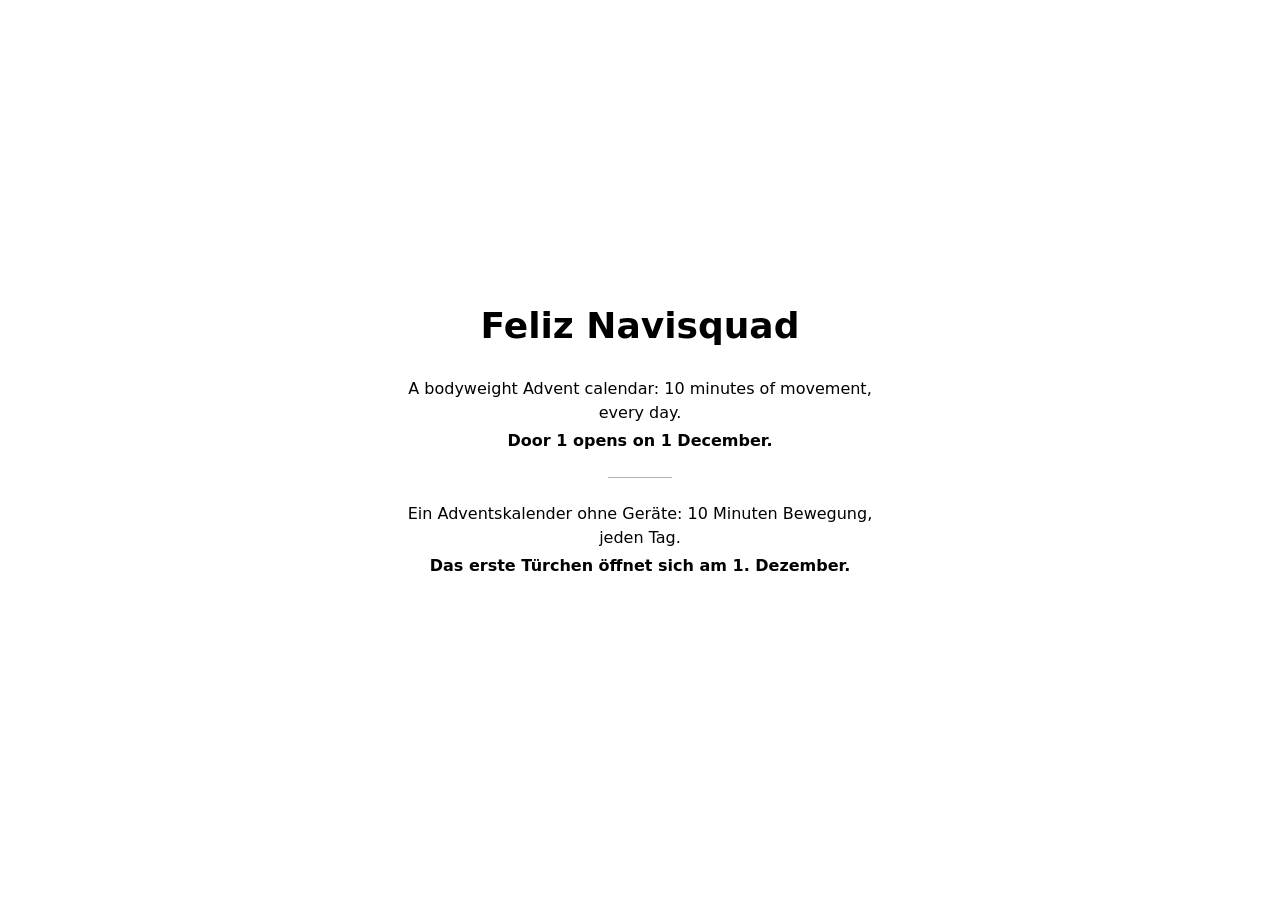
==== index.html @ 2d7cf7ba "Add index" ====
<!DOCTYPE html>
<html lang="de">
<head>
  <meta charset="utf-8">
  <meta name="viewport" content="width=device-width, initial-scale=1">
  <title>Feliz Navisquad – coming soon</title>
  <meta name="description" content="A bodyweight Advent calendar: 10 minutes of movement every day. Starts 1 December. / Ein Adventskalender mit 10 Minuten Bewegung pro Tag. Start: 1. Dezember.">
  <style>
    :root { color-scheme: light dark; }
    * { box-sizing: border-box; }
    body {
      margin: 0;
      min-height: 100vh;
      display: grid;
      place-items: center;
      padding: 24px;
      font-family: system-ui, -apple-system, "Segoe UI", Roboto, sans-serif;
      line-height: 1.5;
      text-align: center;
    }
    main { max-width: 32rem; }
    h1 { font-size: 2.25rem; margin: 0 0 0.25rem; }
    .lang { margin: 1.5rem 0; }
    .lang p { margin: 0.25rem 0; }
    .date { font-weight: 600; }
    hr { width: 4rem; border: none; border-top: 1px solid currentColor; opacity: 0.3; }
  </style>
</head>
<body>
  <main>
    <h1>Feliz Navisquad</h1>

    <section class="lang" lang="en">
      <p>A bodyweight Advent calendar: 10 minutes of movement, every day.</p>
      <p class="date">Door 1 opens on 1 December.</p>
    </section>

    <hr>

    <section class="lang" lang="de">
      <p>Ein Adventskalender ohne Geräte: 10 Minuten Bewegung, jeden Tag.</p>
      <p class="date">Das erste Türchen öffnet sich am 1. Dezember.</p>
    </section>
  </main>
</body>
</html>
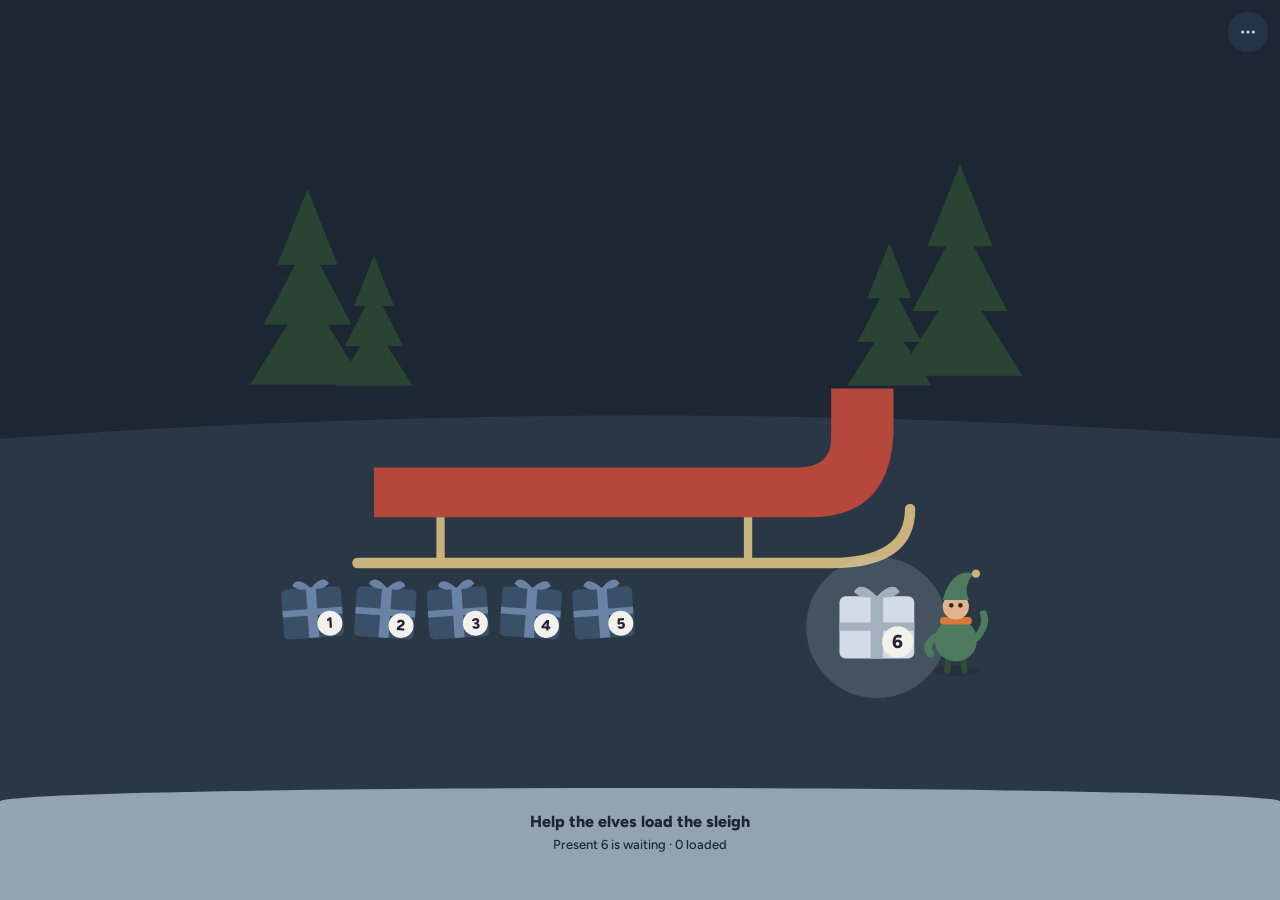
==== commit c71f2bca: "Add calendar scene and replace the placeholder - js/scene.js: pile slots (rows 6-5-5-4-3, loading or" ====
--- a/index.html
+++ b/index.html
@@ -1,46 +1,19 @@
 <!DOCTYPE html>
-<html lang="de">
+<html lang="en">
 <head>
   <meta charset="utf-8">
   <meta name="viewport" content="width=device-width, initial-scale=1">
-  <title>Feliz Navisquad – coming soon</title>
+  <meta name="theme-color" content="#1C2733">
+  <title>Feliz Navisquad</title>
   <meta name="description" content="A bodyweight Advent calendar: 10 minutes of movement every day. Starts 1 December. / Ein Adventskalender mit 10 Minuten Bewegung pro Tag. Start: 1. Dezember.">
-  <style>
-    :root { color-scheme: light dark; }
-    * { box-sizing: border-box; }
-    body {
-      margin: 0;
-      min-height: 100vh;
-      display: grid;
-      place-items: center;
-      padding: 24px;
-      font-family: system-ui, -apple-system, "Segoe UI", Roboto, sans-serif;
-      line-height: 1.5;
-      text-align: center;
-    }
-    main { max-width: 32rem; }
-    h1 { font-size: 2.25rem; margin: 0 0 0.25rem; }
-    .lang { margin: 1.5rem 0; }
-    .lang p { margin: 0.25rem 0; }
-    .date { font-weight: 600; }
-    hr { width: 4rem; border: none; border-top: 1px solid currentColor; opacity: 0.3; }
-  </style>
+  <link rel="icon" href="data:,">
+  <link rel="preload" href="fonts/figtree-latin-wght.woff2" as="font" type="font/woff2" crossorigin>
+  <link rel="stylesheet" href="css/tokens.css">
+  <link rel="stylesheet" href="css/base.css">
+  <link rel="stylesheet" href="css/calendar.css">
 </head>
 <body>
-  <main>
-    <h1>Feliz Navisquad</h1>
-
-    <section class="lang" lang="en">
-      <p>A bodyweight Advent calendar: 10 minutes of movement, every day.</p>
-      <p class="date">Door 1 opens on 1 December.</p>
-    </section>
-
-    <hr>
-
-    <section class="lang" lang="de">
-      <p>Ein Adventskalender ohne Geräte: 10 Minuten Bewegung, jeden Tag.</p>
-      <p class="date">Das erste Türchen öffnet sich am 1. Dezember.</p>
-    </section>
-  </main>
+  <main id="screen"></main>
+  <script type="module" src="js/main.js"></script>
 </body>
 </html>
--- a/css/tokens.css
+++ b/css/tokens.css
@@ -0,0 +1,130 @@
+/* Design tokens, written by hand from docs/tokens.json (Winter night).
+   This is the only file in css/ that may contain colour values.
+   Motion values come from docs/prototype.html. */
+
+@font-face {
+  font-family: "Figtree";
+  font-style: normal;
+  font-weight: 400 800; /* variable font: covers 400 (body), 500, 700, 800 */
+  font-display: swap;
+  src: url("../fonts/figtree-latin-wght.woff2") format("woff2");
+}
+
+:root {
+  /* ----- Colour: interface ----- */
+  --sky: #1c2733;
+  --surface: #26364a;
+  --surface-error: #2e2f3b;
+  --track: #2a3846;
+  --ink: #eef1f3;
+  --ink-body: #c4cdd6;
+  --ink-secondary: #a3b1be;
+  --ink-muted: #8c9cab;
+  --moonlight: #d3dce6;
+  --on-moonlight: var(--sky);
+  --clementine: #edb07f;
+  --on-clementine: #2b1a0e;
+  --clementine-tint: #f1e6dc;
+  --lavender: #c5bfe0;
+  --on-lavender: #221e36;
+  --lavender-tint: #e6e3f0;
+  --sage: #8ba790;
+  --sage-deep: #2e4337;
+  --brass: #c9b27c;
+  --brass-deep: #2e2b22;
+  --candle: #e6d3a6;
+  --error: #ef8f86;
+
+  /* ----- Colour: scene ----- */
+  --facade: #2a3a4e;
+  --roof: #27344a;
+  --neighbour-1: #222f3d;
+  --neighbour-2: #24303f;
+  --neighbour-window: #18212c;
+  --neighbour-window-lit: #3a3a30;
+  --window-locked: #141d27;
+  --window-locked-frame: #33465a;
+  --window-locked-ink: #7d8ea0;
+  --window-missed: #3a5069;
+  --window-missed-frame: #6a82a3;
+  --snow: #93a3b4;
+  --snow-cap: #b4c0cc;
+  --smoke: var(--ink-secondary);
+  --dot-inactive: #3a4a5c;
+
+  /* ----- Colour: illustration only (never UI) ----- */
+  --santa-red: #b5473c;
+  --santa-berry: #6e2a27;
+  --elf-fir: #4e7a5f;
+  --elf-fir-deep: #2f4a3a;
+  --elf-moderate: #d8783a;
+  --elf-recovery: #8e84c4;
+  --character-skin: #e2b38f;
+  --character-cheek: #e8907f;
+  --character-nose: #d98c78;
+  --character-white: #f4f1ec;
+  --character-ink: #2b2a28;
+  --character-bell: var(--brass);
+  --image-neutral: #dde3ea;
+
+  /* ----- Colour: derived, as used in the prototype ----- */
+  --menu-btn-bg: rgba(38, 54, 74, 0.85); /* surface at 85 % over the scene */
+  --snowbank-btn-shadow: 0 2px 0 rgba(28, 39, 51, 0.25); /* brass button on snow */
+  --focus-ring: var(--moonlight);
+  --storage-note-bg: rgba(28, 39, 51, 0.9); /* sky at 90 % over the scene */
+  --scene-fir: #2a4433; /* fir trees behind the sleigh */
+  --scene-shadow: #000; /* ground shadows, drawn at ~14 % opacity */
+
+  /* ----- Type ----- */
+  --font-sans: "Figtree", system-ui, -apple-system, "Segoe UI", sans-serif;
+  /* Each style: size / line height / weight (+ letter spacing where set). */
+  --type-celebration-title: 800 28px/32px var(--font-sans);
+  --type-screen-title: 800 22px/28px var(--font-sans);
+  --type-exercise-name: 800 22px/28px var(--font-sans);
+  --type-tagline: 800 16px/20px var(--font-sans);
+  --type-body: 400 15px/22px var(--font-sans);
+  --type-body-strong: 700 15px/22px var(--font-sans);
+  --type-label: 500 13px/18px var(--font-sans);
+  --type-caption: 400 12px/16px var(--font-sans);
+  --type-button: 700 15px/20px var(--font-sans);
+  --type-window-number: 800 15px/20px var(--font-sans);
+  --tracking-tight: -0.01em; /* celebration-title, exercise-name */
+
+  /* ----- Spacing ----- */
+  --space-1: 4px;
+  --space-2: 8px;
+  --space-3: 12px;
+  --space-4: 16px;
+  --space-5: 24px;
+  --space-6: 32px;
+
+  /* ----- Radii ----- */
+  --radius-window: 6px;
+  --radius-tile: 12px;
+  --radius-card: 16px;
+  --radius-pill: 999px;
+
+  /* ----- Shadows ----- */
+  --halo-today: 0 0 0 4px rgba(211, 220, 230, 0.22);
+  --halo-brass: 0 0 0 3px rgba(201, 178, 124, 0.2);
+  --menu-shadow: 0 8px 24px rgba(0, 0, 0, 0.35);
+
+  /* ----- Motion (from the prototype) ----- */
+  --dur-quick: 200ms;        /* toast in/out */
+  --dur-switch: 250ms;       /* mode switch thumb, card snap-back */
+  --dur-land: 600ms;         /* landing bounce, snow puff, elf hop */
+  --dur-fade-in: 800ms;      /* celebration messages */
+  --dur-throw-min: 900ms;    /* present flight, gentle flick */
+  --dur-throw-max: 1200ms;   /* present flight, strong flick */
+  --dur-hint-bob: 1.4s;      /* "Swipe up" hint */
+  --dur-pulse-ready: 1.6s;   /* ready present glow */
+  --dur-pulse-ride: 2s;      /* day-24 sleigh outline */
+  --dur-pulse-today: 2.4s;   /* today's present glow */
+  --dur-takeoff: 2.6s;       /* sleigh take-off (finale) */
+  --dur-sleigh-cross: 3s;    /* sleigh across the moon */
+  --dur-toast-visible: 3s;
+  --ease-throw: cubic-bezier(0.3, 0.1, 0.3, 1);
+  --ease-takeoff: cubic-bezier(0.5, 0, 0.75, 0);
+  --ease-out: ease-out;
+  --ease-in-out: ease-in-out;
+}
--- a/css/base.css
+++ b/css/base.css
@@ -0,0 +1,166 @@
+/* Reset, page and the shared components from docs/prototype.html (fn- classes).
+   Colours only via tokens (css/tokens.css). */
+
+/* ----- Reset and page ----- */
+*, *::before, *::after { box-sizing: border-box; }
+html, body { margin: 0; height: 100%; }
+body {
+  font: var(--type-body);
+  -webkit-font-smoothing: antialiased;
+  background: var(--sky);
+  color: var(--ink);
+}
+h1, h2, h3, p { margin: 0; }
+img, svg { display: block; }
+button { font: inherit; color: inherit; }
+
+/* ----- App shell: one screen fills the viewport ----- */
+#screen {
+  position: relative;
+  height: 100vh; height: 100dvh;
+  display: flex; flex-direction: column;
+  overflow: hidden;
+}
+
+/* ----- Simple page (stubs, error) ----- */
+.fn-page { flex: 1; overflow-y: auto; padding: var(--space-4) max(var(--space-4), calc(50% - 260px)); display: flex; flex-direction: column; align-items: flex-start; gap: var(--space-3); }
+.fn-page--centred { justify-content: center; align-items: stretch; }
+.fn-page__title { font: var(--type-screen-title); color: var(--moonlight); }
+.fn-meta { font: var(--type-label); color: var(--ink-secondary); }
+
+/* ----- Notice (content error) ----- */
+.fn-notice { border-radius: var(--radius-tile); padding: var(--space-4); }
+.fn-notice--error { background: var(--surface-error); border: 1.5px solid var(--error); }
+.fn-notice__title { display: flex; gap: var(--space-2); align-items: center; font: var(--type-tagline); color: var(--error); }
+.fn-notice__body { font: var(--type-body); color: var(--ink-body); margin: var(--space-1) 0 var(--space-2); }
+
+/* ----- Focus ring: visible on every focusable element ----- */
+:focus-visible { outline: 2px solid var(--focus-ring); outline-offset: 3px; }
+
+/* ----- Icon (Lucide, inline SVG from js/icons.js) ----- */
+.fn-icon { width: 1em; height: 1em; flex: none; display: inline-block; }
+
+/* ----- Buttons ----- */
+.fn-btn {
+  font: var(--type-button);
+  display: inline-flex; align-items: center; justify-content: center; gap: var(--space-2);
+  padding: 12px 20px;
+  border-radius: var(--radius-pill);
+  border: 1.5px solid transparent;
+  cursor: pointer;
+}
+.fn-btn--primary { background: var(--moonlight); color: var(--on-moonlight); }
+.fn-btn--moderate { background: var(--clementine); color: var(--on-clementine); }
+.fn-btn--recovery { background: var(--lavender); color: var(--on-lavender); }
+.fn-btn--day24 { background: var(--brass); color: var(--brass-deep); }
+.fn-btn--secondary { background: transparent; border-color: var(--moonlight); color: var(--moonlight); }
+.fn-btn--block { width: 100%; }
+.fn-btn:disabled { opacity: 0.35; cursor: default; }
+
+.fn-link {
+  font: inherit; font-size: 15px; font-weight: 500;
+  color: var(--moonlight); background: none; border: 0; padding: 0;
+  display: inline-flex; align-items: center; gap: var(--space-1);
+  cursor: pointer;
+}
+
+/* ----- Badges ----- */
+.fn-badge {
+  display: inline-flex; align-items: center; gap: var(--space-1);
+  font: var(--type-label);
+  padding: 3px 10px;
+  border-radius: var(--radius-pill);
+}
+.fn-badge--moderate { background: var(--clementine); color: var(--on-clementine); }
+.fn-badge--recovery { background: var(--lavender); color: var(--on-lavender); }
+.fn-badge--day24 { background: var(--brass); color: var(--brass-deep); }
+.fn-badge--done { background: var(--sage-deep); color: var(--sage); border: 1px solid var(--sage); }
+
+/* ----- Menu button (⋯) and menu panel ----- */
+.fn-menu-btn {
+  position: absolute; top: var(--space-3); right: var(--space-3); z-index: 6;
+  width: 40px; height: 40px;
+  border-radius: var(--radius-pill); border: 0;
+  background: var(--menu-btn-bg); color: var(--moonlight);
+  display: flex; align-items: center; justify-content: center;
+  cursor: pointer;
+}
+.fn-menu-btn .fn-icon { width: 18px; height: 18px; }
+
+.fn-menu {
+  width: 260px;
+  background: var(--surface);
+  border-radius: var(--radius-card);
+  box-shadow: var(--menu-shadow);
+  overflow: hidden;
+}
+.fn-menu__head {
+  display: flex; justify-content: space-between; align-items: center;
+  padding: var(--space-3) var(--space-4) var(--space-2);
+  font: var(--type-label); color: var(--ink-secondary);
+}
+.fn-menu__item {
+  display: flex; align-items: center; gap: var(--space-3);
+  width: 100%; padding: var(--space-3) var(--space-4);
+  font: inherit; font-size: 15px; color: var(--ink); text-align: left;
+  background: none; border: 0; border-top: 1px solid var(--window-locked-frame);
+  cursor: pointer;
+}
+.fn-menu__item .fn-icon { width: 18px; height: 18px; color: var(--ink-secondary); }
+.fn-menu__text {
+  padding: 0 var(--space-4) var(--space-3) 46px;
+  font: var(--type-label); font-weight: 400; color: var(--ink-body);
+}
+
+/* ----- Toggle (language DE / EN) ----- */
+.fn-toggle {
+  margin-left: auto;
+  display: inline-flex;
+  background: var(--sky);
+  border-radius: var(--radius-pill);
+  padding: 2px;
+}
+.fn-toggle button {
+  font: inherit; font-size: 12px; font-weight: 700;
+  border: 0; background: none; color: var(--ink-secondary);
+  padding: 3px 10px; border-radius: var(--radius-pill);
+  cursor: pointer;
+}
+.fn-toggle button[aria-pressed="true"] { background: var(--moonlight); color: var(--on-moonlight); }
+
+/* ----- Snow bank (bottom of the calendar: tagline + status) ----- */
+.fn-snowbank {
+  position: absolute; left: 0; right: 0; bottom: 0; z-index: 3;
+  height: 112px;
+  padding: 24px 20px 0;
+  background: var(--snow);
+  border-radius: 60% 60% 0 0 / 16px 16px 0 0;
+  text-align: center;
+  color: var(--sky);
+}
+.fn-snowbank__tagline { font: var(--type-tagline); }
+.fn-snowbank__status { font: var(--type-label); margin-top: var(--space-1); }
+.fn-snowbank--ride { padding-top: 18px; }
+.fn-snowbank .fn-btn--day24 { margin-top: 10px; white-space: nowrap; box-shadow: var(--snowbank-btn-shadow); }
+
+/* ----- Snowfall (flakes are added by the scene) ----- */
+.fn-flake {
+  position: absolute; top: -8px;
+  border-radius: 50%;
+  background: var(--ink);
+  animation: fn-fall linear infinite;
+}
+@keyframes fn-fall { to { transform: translate(var(--dx, 0px), 110vh); } }
+
+/* ----- Reduced motion: no snow, every animation jumps to its end state ----- */
+@media (prefers-reduced-motion: reduce) {
+  .fn-flake { display: none; }
+  *, *::before, *::after {
+    animation-duration: 0.01ms !important;
+    animation-delay: 0s !important;
+    animation-iteration-count: 1 !important;
+    transition-duration: 0.01ms !important;
+    transition-delay: 0s !important;
+    scroll-behavior: auto !important;
+  }
+}
--- a/css/calendar.css
+++ b/css/calendar.css
@@ -0,0 +1,42 @@
+/* Calendar scene (ported from the prototype's "Sleigh calendar" and "Calendar scene" styles). */
+
+.fn-scene { position: relative; overflow: hidden; background: var(--sky); }
+.cal { flex: 1; }
+.snowlayer { position: absolute; inset: 0; pointer-events: none; }
+
+/* The scene sits between the menu button and the snow bank, anchored at the bottom. */
+.sl-svg { position: absolute; left: 0; top: 56px; width: 100%; height: calc(100% - 152px); z-index: 2; overflow: visible; }
+
+.gift { cursor: pointer; outline: none; }
+.gift:focus-visible .box { stroke: var(--focus-ring); stroke-width: 3; }
+.gift:hover .box { filter: brightness(1.08); }
+.gift-today .glow { animation: fn-giftpulse var(--dur-pulse-today) var(--ease-in-out) infinite; }
+@keyframes fn-giftpulse { 50% { opacity: 0.34; } }
+
+/* Pre-December countdown */
+.pre-note {
+  position: absolute; z-index: 5; left: 50%; top: 45%; transform: translate(-50%, -50%);
+  width: min(300px, 80%);
+  text-align: center;
+  background: var(--surface);
+  border-radius: var(--radius-card);
+  padding: var(--space-5) var(--space-4);
+  box-shadow: var(--menu-shadow);
+}
+.pre-days { font-size: 56px; line-height: 56px; font-weight: 800; color: var(--moonlight); }
+.pre-title { font: var(--type-tagline); margin: var(--space-2) 0 var(--space-1); }
+
+/* Shown when progress can't be saved */
+.storage-note {
+  position: absolute; top: var(--space-3); left: var(--space-3); right: 64px; z-index: 6;
+  display: flex; gap: var(--space-2); align-items: center;
+  font: var(--type-caption); color: var(--ink-body);
+  border: 1px solid var(--window-missed-frame); border-radius: var(--radius-tile);
+  padding: 6px 10px;
+  background: var(--storage-note-bg);
+}
+.storage-note .fn-icon { width: 16px; height: 16px; }
+
+@media (prefers-reduced-motion: reduce) {
+  .gift-today .glow { animation: none; }
+}
